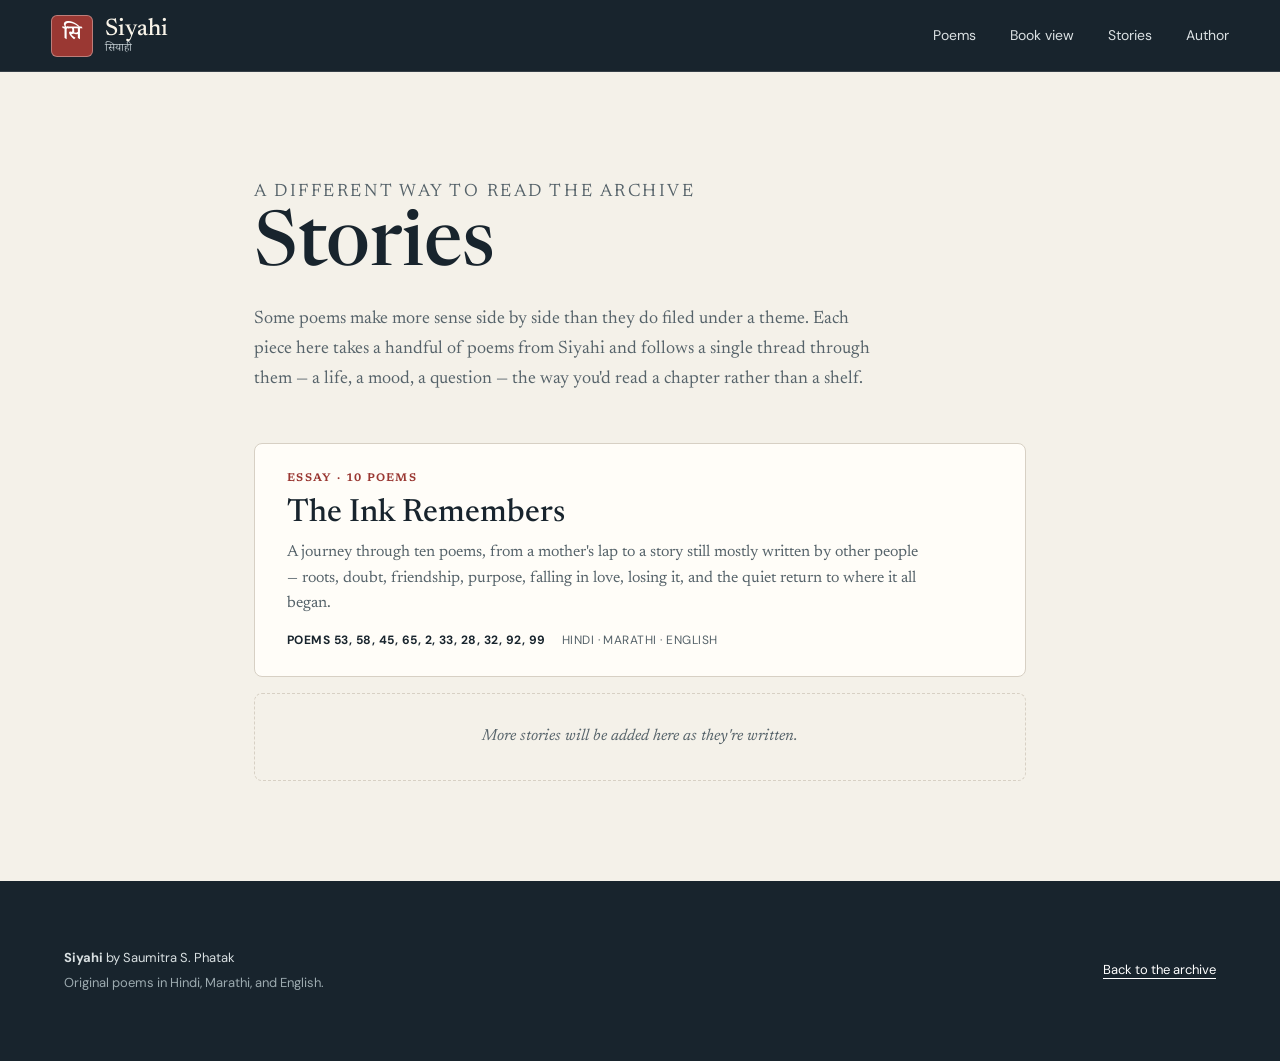
==== stories/index.html @ 8800d616 "ss" ====
<!doctype html>
<html lang="en">
<head>
  <meta charset="utf-8">
  <meta name="viewport" content="width=device-width, initial-scale=1">
  <title>Stories | Siyahi</title>
  <meta name="description" content="Longer essays that walk a single narrative through several Siyahi poems at once — a different way to read the archive.">
  <meta name="author" content="Saumitra S. Phatak">
  <meta name="theme-color" content="#18242d">
  <link rel="canonical" href="https://saumitraphatak.github.io/siyahi-poetry/stories/">

  <meta property="og:type" content="website">
  <meta property="og:title" content="Stories | Siyahi">
  <meta property="og:description" content="Longer essays that walk a single narrative through several Siyahi poems at once.">
  <meta property="og:url" content="https://saumitraphatak.github.io/siyahi-poetry/stories/">
  <meta property="og:site_name" content="Siyahi">
  <meta property="og:image" content="https://saumitraphatak.github.io/siyahi-poetry/assets/siyahi-cover.png">
  <meta name="twitter:card" content="summary_large_image">

  <link rel="preconnect" href="https://fonts.googleapis.com">
  <link rel="preconnect" href="https://fonts.gstatic.com" crossorigin>
  <link href="https://fonts.googleapis.com/css2?family=DM+Sans:wght@400;500;600&family=Newsreader:ital,opsz,wght@0,6..72,400;0,6..72,500;1,6..72,400&family=Noto+Serif+Devanagari:wght@400;500;600&display=swap" rel="stylesheet">
  <link rel="stylesheet" href="../css/styles.css">
</head>
<body>
  <header class="site-header">
    <a class="brand" href="../index.html" aria-label="Siyahi home">
      <span class="brand-mark" aria-hidden="true">सि</span>
      <span>
        <strong>Siyahi</strong>
        <small>सियाही</small>
      </span>
    </a>
    <nav class="header-actions" aria-label="Primary navigation">
      <a href="../index.html#archive">Poems</a>
      <a href="../book.html">Book view</a>
      <a href="index.html" aria-current="page">Stories</a>
      <a href="https://www.curious96.com" target="_blank" rel="noopener">Author</a>
    </nav>
  </header>

  <main>
    <section class="stories-hero">
      <p class="eyebrow">A different way to read the archive</p>
      <h1>Stories</h1>
      <p>
        Some poems make more sense side by side than they do filed under a theme.
        Each piece here takes a handful of poems from Siyahi and follows a single
        thread through them &mdash; a life, a mood, a question &mdash; the way you'd
        read a chapter rather than a shelf.
      </p>
    </section>

    <section class="story-grid" aria-label="All stories">

      <a class="story-card" href="ink-remembers.html">
        <p class="story-eyebrow">Essay &middot; 10 poems</p>
        <h2>The Ink Remembers</h2>
        <p>
          A journey through ten poems, from a mother's lap to a story still mostly
          written by other people &mdash; roots, doubt, friendship, purpose, falling
          in love, losing it, and the quiet return to where it all began.
        </p>
        <div class="story-meta">
          <span><strong>Poems 53, 58, 45, 65, 2, 33, 28, 32, 92, 99</strong></span>
          <span>Hindi &middot; Marathi &middot; English</span>
        </div>
      </a>

      <div class="story-more">More stories will be added here as they're written.</div>

    </section>
  </main>

  <footer class="site-footer">
    <p><strong>Siyahi</strong> by Saumitra S. Phatak</p>
    <p>Original poems in Hindi, Marathi, and English.</p>
    <a href="../index.html">Back to the archive</a>
  </footer>
</body>
</html>
---- css/styles.css ----
:root {
  --paper: #f4f1e9;
  --paper-deep: #e9e2d5;
  --surface: #fffdf8;
  --ink: #18242d;
  --ink-soft: #56636a;
  --blue: #294d66;
  --red: #9a3833;
  --green: #566f61;
  --gold: #b18a43;
  --line: #d7d0c4;
  --shadow: rgba(24, 36, 45, 0.12);
  --sans: "DM Sans", sans-serif;
  --serif: "Newsreader", "Noto Serif Devanagari", Georgia, serif;
  --devanagari: "Noto Serif Devanagari", "Newsreader", serif;
}

* {
  box-sizing: border-box;
}

html {
  scroll-behavior: smooth;
}

body {
  margin: 0;
  width: 100%;
  max-width: 100vw;
  background: var(--paper);
  color: var(--ink);
  font-family: var(--sans);
  line-height: 1.6;
  overflow-x: hidden;
}

body.reader-open {
  overflow: hidden;
}

button,
input,
select {
  font: inherit;
}

button,
a {
  -webkit-tap-highlight-color: transparent;
}

a {
  color: inherit;
}

.skip-link {
  position: fixed;
  left: 16px;
  top: -80px;
  z-index: 1000;
  padding: 10px 14px;
  background: var(--surface);
  border: 1px solid var(--ink);
  border-radius: 4px;
}

.skip-link:focus {
  top: 12px;
}

.site-header {
  min-height: 72px;
  padding: 12px clamp(20px, 4vw, 64px);
  display: flex;
  align-items: center;
  justify-content: space-between;
  gap: 24px;
  border-bottom: 1px solid rgba(255, 255, 255, 0.13);
  background: var(--ink);
  color: #f9f4e9;
}

.brand {
  display: inline-flex;
  align-items: center;
  gap: 12px;
  text-decoration: none;
}

.brand-mark {
  width: 42px;
  height: 42px;
  display: grid;
  place-items: center;
  background: var(--red);
  color: white;
  border: 1px solid rgba(255, 255, 255, 0.35);
  border-radius: 6px;
  font: 600 20px/1 var(--devanagari);
}

.brand strong,
.brand small {
  display: block;
  letter-spacing: 0;
}

.brand strong {
  font: 500 24px/1 var(--serif);
}

.brand small {
  margin-top: 3px;
  color: #bfc9ce;
  font: 400 11px/1 var(--devanagari);
}

.header-actions {
  display: flex;
  align-items: center;
  gap: clamp(14px, 3vw, 34px);
}

.header-actions a {
  color: #dbe1e3;
  font-size: 14px;
  text-decoration: none;
}

.header-actions a:hover,
.header-actions a:focus-visible {
  color: white;
  text-decoration: underline;
  text-underline-offset: 5px;
}

.masthead {
  min-height: 500px;
  padding: clamp(44px, 7vw, 92px) clamp(20px, 7vw, 108px);
  display: grid;
  grid-template-columns: minmax(0, 1fr) minmax(250px, 340px);
  grid-template-areas:
    "copy cover"
    "quote cover";
  align-items: center;
  gap: 34px clamp(42px, 8vw, 120px);
  background: var(--surface);
  border-bottom: 1px solid var(--line);
}

.masthead-copy {
  grid-area: copy;
  max-width: 720px;
}

.eyebrow {
  margin: 0 0 14px;
  color: var(--red);
  font-size: 12px;
  font-weight: 600;
  letter-spacing: 0.14em;
  text-transform: uppercase;
}

h1,
h2,
h3,
p {
  letter-spacing: 0;
}

h1 {
  margin: 0;
  font: 500 clamp(72px, 10vw, 142px)/0.78 var(--serif);
  color: var(--ink);
}

.masthead-devanagari {
  margin: 22px 0 10px;
  color: var(--gold);
  font: 500 clamp(23px, 3vw, 34px)/1 var(--devanagari);
}

.introduction {
  max-width: 650px;
  margin: 26px 0 28px;
  color: var(--ink-soft);
  font: 400 clamp(20px, 2.2vw, 28px)/1.45 var(--serif);
}

.masthead-actions {
  display: flex;
  flex-wrap: wrap;
  gap: 10px;
  margin: 0 0 28px;
}

.masthead-actions a {
  min-height: 42px;
  padding: 9px 14px;
  display: inline-flex;
  align-items: center;
  border: 1px solid var(--line);
  border-radius: 4px;
  background: var(--paper);
  color: var(--ink);
  font-size: 13px;
  font-weight: 600;
  text-decoration: none;
}

.masthead-actions a:first-child {
  border-color: var(--red);
  background: var(--red);
  color: white;
}

.masthead-actions a:hover,
.masthead-actions a:focus-visible {
  border-color: var(--ink);
  box-shadow: 0 0 0 3px rgba(24, 36, 45, 0.08);
  outline: 0;
}

.collection-facts {
  display: flex;
  flex-wrap: wrap;
  gap: 14px 28px;
  color: var(--ink-soft);
  font-size: 13px;
}

.collection-facts span {
  display: inline-flex;
  align-items: baseline;
  gap: 6px;
}

.collection-facts strong {
  color: var(--blue);
  font: 500 22px/1 var(--serif);
}

.cover-figure {
  grid-area: cover;
  width: min(100%, 320px);
  margin: 0;
  justify-self: end;
  border: 1px solid var(--line);
  background: var(--paper-deep);
  box-shadow: 12px 16px 0 rgba(41, 77, 102, 0.1);
}

.cover-figure img {
  display: block;
  width: 100%;
  aspect-ratio: 3 / 4;
  object-fit: cover;
  object-position: center;
}

.cover-figure figcaption {
  padding: 13px 15px;
  display: flex;
  justify-content: space-between;
  gap: 12px;
  color: var(--ink-soft);
  font-size: 11px;
}

.cover-figure a {
  color: var(--red);
  font-weight: 600;
  text-decoration: none;
}

.daily-line {
  grid-area: quote;
  max-width: 660px;
  margin: 0;
  padding: 18px 0 0 22px;
  border-left: 3px solid var(--green);
}

.daily-line p {
  margin: 0;
  font: italic 400 18px/1.6 var(--serif);
}

.daily-line cite {
  display: block;
  margin-top: 5px;
  color: var(--ink-soft);
  font-size: 11px;
  font-style: normal;
  text-transform: uppercase;
  letter-spacing: 0.1em;
}

.featured {
  max-width: 1480px;
  margin: 0 auto;
  padding: clamp(48px, 6vw, 78px) clamp(20px, 5vw, 72px) 0;
}

.featured-heading {
  display: flex;
  align-items: end;
  justify-content: space-between;
  flex-wrap: wrap;
  gap: 10px 24px;
  margin-bottom: 18px;
}

.featured-heading h2 {
  margin: 0;
  font: 500 clamp(28px, 3vw, 40px)/1.1 var(--serif);
}

.featured-note {
  margin: 0 0 4px;
  max-width: 360px;
  color: var(--ink-soft);
  font-size: 13px;
  text-align: right;
}

.featured-grid {
  display: grid;
  grid-template-columns: repeat(4, minmax(0, 1fr));
  gap: 12px;
}

.featured-card {
  width: 100%;
  min-width: 0;
  min-height: 178px;
  display: grid;
  grid-template-columns: auto minmax(0, 1fr);
  align-content: start;
  gap: 6px 12px;
  padding: 18px;
  border: 1px solid var(--line);
  border-radius: 6px;
  background: var(--surface);
  color: var(--ink);
  text-align: left;
  cursor: pointer;
  transition: border-color 0.15s ease, box-shadow 0.15s ease;
}

.featured-card:hover,
.featured-card:focus-visible {
  border-color: var(--gold);
  box-shadow: 0 6px 18px rgba(177, 138, 67, 0.18);
  outline: 0;
}

.featured-rank {
  grid-row: 1 / 4;
  align-self: start;
  color: var(--gold);
  font: 500 23px/1 var(--serif);
}

.featured-title {
  min-width: 0;
  font: 500 20px/1.2 var(--serif);
  overflow-wrap: anywhere;
}

.featured-meta {
  grid-column: 2;
  color: var(--ink-soft);
  font-size: 11px;
  text-transform: uppercase;
  letter-spacing: 0.06em;
}

.featured-excerpt {
  grid-column: 2;
  min-width: 0;
  display: -webkit-box;
  overflow: hidden;
  color: #46545b;
  font: 400 14px/1.55 var(--serif);
  -webkit-line-clamp: 3;
  -webkit-box-orient: vertical;
}

.mood-room {
  max-width: 1480px;
  margin: 0 auto;
  padding: clamp(52px, 7vw, 94px) clamp(20px, 5vw, 72px) 0;
  display: grid;
  grid-template-columns: minmax(280px, 0.58fr) minmax(0, 1fr);
  gap: clamp(28px, 6vw, 82px);
  align-items: start;
}

.mood-copy {
  position: sticky;
  top: 24px;
}

.mood-copy h2 {
  margin: 0;
  font: 500 clamp(36px, 4vw, 60px)/1.02 var(--serif);
}

.mood-copy p:last-child {
  margin: 22px 0 0;
  color: var(--ink-soft);
  font: 400 19px/1.65 var(--serif);
}

.mood-grid {
  display: grid;
  grid-template-columns: repeat(2, minmax(0, 1fr));
  border-top: 1px solid var(--ink);
}

.mood-card {
  width: 100%;
  min-width: 0;
  min-height: 154px;
  padding: 22px;
  display: grid;
  align-content: start;
  gap: 8px;
  border: 0;
  border-right: 1px solid var(--line);
  border-bottom: 1px solid var(--line);
  background: transparent;
  color: var(--ink);
  text-align: left;
  cursor: pointer;
}

.mood-card:nth-child(2n) {
  border-right: 0;
}

.mood-card:hover,
.mood-card:focus-visible {
  background: var(--surface);
  outline: 0;
  box-shadow: inset 4px 0 0 var(--green);
}

.mood-title {
  font: 500 28px/1.1 var(--serif);
  overflow-wrap: anywhere;
}

.mood-subtitle {
  color: var(--ink-soft);
  font: italic 400 16px/1.45 var(--serif);
  overflow-wrap: anywhere;
}

.mood-count {
  margin-top: 8px;
  color: var(--red);
  font-size: 11px;
  font-weight: 600;
  letter-spacing: 0.1em;
  text-transform: uppercase;
}

.reading-paths {
  max-width: 1480px;
  margin: 0 auto;
  padding: clamp(52px, 7vw, 92px) clamp(20px, 5vw, 72px) 0;
}

.paths-heading {
  display: flex;
  align-items: end;
  justify-content: space-between;
  flex-wrap: wrap;
  gap: 12px 28px;
  margin-bottom: 20px;
}

.paths-heading h2 {
  margin: 0;
  font: 500 clamp(30px, 3.4vw, 48px)/1.08 var(--serif);
}

.paths-heading p {
  max-width: 410px;
  margin: 0 0 6px;
  color: var(--ink-soft);
  font: 400 17px/1.55 var(--serif);
}

.path-grid {
  display: grid;
  grid-template-columns: repeat(5, minmax(0, 1fr));
  gap: 12px;
}

.path-card {
  width: 100%;
  min-width: 0;
  min-height: 210px;
  padding: 18px;
  display: grid;
  align-content: start;
  gap: 9px;
  border: 1px solid var(--line);
  border-radius: 6px;
  background: rgba(255, 253, 248, 0.7);
  color: var(--ink);
  text-align: left;
  cursor: pointer;
  transition: transform 0.16s ease, border-color 0.16s ease, box-shadow 0.16s ease;
}

.path-card:hover,
.path-card:focus-visible,
.path-card.is-active {
  border-color: var(--red);
  box-shadow: 0 10px 24px rgba(154, 56, 51, 0.12);
  outline: 0;
  transform: translateY(-2px);
}

.path-title {
  font: 500 23px/1.12 var(--serif);
}

.path-subtitle {
  color: var(--ink-soft);
  font: italic 400 15px/1.45 var(--serif);
}

.path-preview {
  color: #455057;
  font-size: 12px;
  line-height: 1.55;
}

.path-count {
  align-self: end;
  margin-top: 8px;
  color: var(--gold);
  font-size: 11px;
  font-weight: 600;
  letter-spacing: 0.1em;
  text-transform: uppercase;
}

.archive {
  max-width: 1480px;
  margin: 0 auto;
  padding: clamp(52px, 7vw, 96px) clamp(20px, 5vw, 72px) 100px;
}

.archive-heading {
  display: flex;
  align-items: end;
  justify-content: space-between;
  gap: 24px;
  margin-bottom: 28px;
}

.archive-heading h2 {
  margin: 0;
  font: 500 clamp(40px, 5vw, 68px)/1 var(--serif);
}

.text-command {
  padding: 10px 0 7px;
  border: 0;
  border-bottom: 1px solid var(--red);
  background: transparent;
  color: var(--red);
  cursor: pointer;
  font-weight: 600;
}

.text-command:hover,
.text-command:focus-visible {
  color: var(--ink);
  border-color: var(--ink);
}

.language-tabs {
  min-height: 82px;
  display: grid;
  grid-template-columns: repeat(3, minmax(0, 1fr));
  border: 1px solid var(--line);
  background: var(--surface);
}

.language-tab {
  position: relative;
  min-width: 0;
  padding: 15px 54px 15px 20px;
  display: grid;
  grid-template-columns: auto 1fr;
  align-items: baseline;
  gap: 4px 12px;
  border: 0;
  border-right: 1px solid var(--line);
  background: transparent;
  color: var(--ink-soft);
  cursor: pointer;
  text-align: left;
}

.language-tab:last-child {
  border-right: 0;
}

.language-tab::after {
  content: "";
  position: absolute;
  left: 0;
  right: 0;
  bottom: 0;
  height: 4px;
  background: transparent;
}

.language-tab span {
  font: 500 25px/1 var(--serif);
}

.language-tab small {
  font: 400 13px/1 var(--devanagari);
}

.language-tab b {
  position: absolute;
  right: 18px;
  top: 50%;
  transform: translateY(-50%);
  width: 30px;
  height: 30px;
  display: grid;
  place-items: center;
  border: 1px solid var(--line);
  border-radius: 50%;
  font-size: 11px;
}

.language-tab.is-active {
  background: #edf1f2;
  color: var(--blue);
}

.language-tab.is-active::after {
  background: var(--blue);
}

.language-tab.is-active b {
  border-color: var(--blue);
  background: var(--blue);
  color: white;
}

.filter-bar {
  margin: 18px 0;
  display: grid;
  grid-template-columns: minmax(240px, 1fr) minmax(170px, 250px) auto;
  align-items: end;
  gap: 14px;
}

.search-field,
.select-field {
  display: grid;
  gap: 5px;
  color: var(--ink-soft);
  font-size: 11px;
  font-weight: 600;
  letter-spacing: 0.08em;
  text-transform: uppercase;
}

.search-field input,
.select-field select {
  width: 100%;
  min-height: 46px;
  padding: 10px 13px;
  border: 1px solid var(--line);
  border-radius: 4px;
  outline: 0;
  background: var(--surface);
  color: var(--ink);
  text-transform: none;
  letter-spacing: 0;
}

.search-field input:focus,
.select-field select:focus {
  border-color: var(--blue);
  box-shadow: 0 0 0 3px rgba(41, 77, 102, 0.12);
}

.result-count {
  min-width: 96px;
  margin: 0;
  padding-bottom: 11px;
  color: var(--ink-soft);
  font-size: 12px;
  text-align: right;
}

.reading-workspace {
  display: grid;
  grid-template-columns: minmax(360px, 0.85fr) minmax(500px, 1.15fr);
  align-items: start;
  border-top: 1px solid var(--ink);
  border-bottom: 1px solid var(--line);
}

.poem-index {
  min-width: 0;
  border-right: 1px solid var(--line);
}

.index-header,
.poem-row {
  display: grid;
  grid-template-columns: 46px minmax(0, 1fr) 96px;
  align-items: center;
  gap: 12px;
}

.index-header {
  min-height: 40px;
  padding: 0 18px;
  color: var(--ink-soft);
  font-size: 10px;
  font-weight: 600;
  letter-spacing: 0.1em;
  text-transform: uppercase;
  border-bottom: 1px solid var(--line);
}

.poem-row {
  width: 100%;
  min-height: 76px;
  padding: 12px 18px;
  border: 0;
  border-bottom: 1px solid var(--line);
  background: transparent;
  color: var(--ink);
  cursor: pointer;
  text-align: left;
}

.poem-row:hover,
.poem-row:focus-visible {
  background: rgba(255, 253, 248, 0.8);
  outline: 0;
}

.poem-row.is-selected {
  background: var(--surface);
  box-shadow: inset 4px 0 0 var(--red);
}

.row-number {
  color: var(--red);
  font: 500 13px/1 var(--serif);
}

.row-title {
  min-width: 0;
}

.row-title strong,
.row-title span {
  display: block;
  overflow: hidden;
  text-overflow: ellipsis;
  white-space: nowrap;
}

.row-title strong {
  font: 500 19px/1.25 var(--serif);
}

.row-title span {
  margin-top: 3px;
  color: var(--ink-soft);
  font-size: 11px;
}

.row-theme {
  color: var(--green);
  font-size: 11px;
  text-align: right;
}

.empty-state {
  padding: 70px 30px;
  text-align: center;
}

.empty-state strong,
.empty-state span {
  display: block;
}

.empty-state span {
  color: var(--ink-soft);
  margin-top: 5px;
}

.poem-reader {
  position: sticky;
  top: 0;
  min-height: 640px;
  max-height: 100vh;
  overflow: auto;
  padding: clamp(38px, 5vw, 72px);
  background: var(--surface);
}

.reader-close {
  display: none;
}

.reader-empty {
  min-height: 470px;
  display: grid;
  place-content: center;
  justify-items: center;
  color: var(--ink-soft);
  font: italic 400 20px/1.4 var(--serif);
}

.ink-drop {
  width: 22px;
  height: 29px;
  margin-bottom: 20px;
  display: block;
  background: var(--blue);
  border-radius: 55% 45% 58% 42% / 68% 53% 47% 32%;
  transform: rotate(15deg);
}

.reader-kicker {
  margin-bottom: 15px;
  color: var(--red);
  font-size: 11px;
  font-weight: 600;
  letter-spacing: 0.11em;
  text-transform: uppercase;
}

.reader-title {
  margin: 0;
  max-width: 740px;
  font: 500 clamp(38px, 5vw, 65px)/1.03 var(--serif);
}

.reader-subtitle {
  margin: 10px 0 18px;
  color: var(--ink-soft);
  font: italic 400 18px/1.4 var(--serif);
}

.reader-meta {
  margin: 0 0 28px;
  display: flex;
  flex-wrap: wrap;
  gap: 8px;
}

.reader-meta span {
  min-height: 27px;
  padding: 4px 9px;
  display: inline-flex;
  align-items: center;
  border: 1px solid var(--line);
  border-radius: 999px;
  color: var(--ink-soft);
  font-size: 11px;
}

.reader-meta span:first-child {
  border-color: rgba(154, 56, 51, 0.35);
  color: var(--red);
}

.reader-rule {
  width: 54px;
  height: 3px;
  margin-bottom: 34px;
  background: var(--gold);
}

.reader-content {
  max-width: 760px;
  color: #28343b;
  font: 400 20px/2 var(--serif);
}

.reader-content .poem-body {
  margin-bottom: 26px;
}

.reader-content .poem-body.hi,
.reader-content .poem-body.mr {
  font-family: var(--devanagari);
  line-height: 2.2;
}

.reader-content .stanza {
  margin-bottom: 25px;
}

.reader-content .bilingual {
  display: grid;
  grid-template-columns: 1fr 1px 1fr;
  gap: 26px;
}

.reader-content .bilingual-sep {
  background: var(--line);
}

.reader-content .poem-note {
  margin: 0 0 24px;
  padding: 10px 14px;
  border-left: 2px solid var(--gold);
  background: var(--paper);
  color: var(--ink-soft);
  font-size: 14px;
  font-style: italic;
}

.reader-content .poem-sig {
  margin-top: 24px;
  color: var(--ink-soft);
  font-style: italic;
  text-align: right;
}

.reader-content .poem-meaning {
  margin-top: 32px;
  padding: 20px 22px;
  border-left: 3px solid var(--green);
  background: linear-gradient(90deg, #eef0eb 0%, rgba(238, 240, 235, 0.5) 100%);
  color: var(--ink-soft);
  font: italic 400 15px/1.7 var(--serif);
}

.reader-content .meaning-label {
  display: block;
  margin-bottom: 5px;
  color: var(--green);
  font: 600 10px/1.4 var(--sans);
  letter-spacing: 0.1em;
  text-transform: uppercase;
}

.reader-content.hide-meaning .poem-meaning {
  display: none;
}

.transliteration-panel {
  max-width: 760px;
  margin-top: 34px;
  padding: 20px 22px;
  border: 1px solid rgba(177, 138, 67, 0.34);
  border-radius: 6px;
  background: rgba(244, 241, 233, 0.78);
}

.transliteration-label,
.comments-title {
  margin: 0 0 10px;
  color: var(--red);
  font-size: 11px;
  font-weight: 600;
  letter-spacing: 0.1em;
  text-transform: uppercase;
}

.transliteration-content {
  color: #37444b;
  font: 400 18px/2 var(--serif);
}

.poem-comments {
  max-width: 760px;
  margin-top: 44px;
  padding-top: 24px;
  border-top: 1px solid var(--line);
}

.comments-copy {
  margin: 0 0 16px;
  color: var(--ink-soft);
  font: 400 14px/1.6 var(--serif);
}

.load-comments {
  min-height: 40px;
  padding: 8px 13px;
  border: 1px solid var(--red);
  border-radius: 4px;
  background: transparent;
  color: var(--red);
  cursor: pointer;
}

.load-comments:disabled {
  opacity: 0.6;
  cursor: default;
}

.comments-thread {
  margin-top: 18px;
}

.reader-tools {
  margin-top: 40px;
  padding-top: 18px;
  display: flex;
  flex-wrap: wrap;
  align-items: center;
  gap: 10px;
  border-top: 1px solid var(--line);
}

.reader-tools button {
  min-height: 42px;
  padding: 8px 12px;
  border: 1px solid var(--line);
  border-radius: 4px;
  background: transparent;
  color: var(--ink);
  cursor: pointer;
}

.reader-tools button:disabled {
  opacity: 0.45;
  cursor: default;
}

.reader-tools button:hover,
.reader-tools button:focus-visible {
  border-color: var(--blue);
  color: var(--blue);
}

.reader-tools .previous {
  margin-right: auto;
}

.reader-tools .next {
  margin-left: auto;
}

.site-footer {
  min-height: 180px;
  padding: 42px clamp(20px, 5vw, 72px);
  display: grid;
  grid-template-columns: 1fr auto;
  align-content: center;
  gap: 4px 30px;
  background: var(--ink);
  color: #d9e0e2;
  font-size: 13px;
}

.site-footer p {
  margin: 0;
}

.site-footer p:nth-child(2) {
  color: #9caaaf;
}

.site-footer a {
  grid-column: 2;
  grid-row: 1 / span 2;
  align-self: center;
  color: white;
  text-underline-offset: 4px;
}

.noscript {
  margin: 0;
  padding: 14px;
  background: #fff1bd;
  text-align: center;
}

@media (max-width: 900px) {
  .masthead {
    min-height: auto;
    grid-template-columns: minmax(0, 1fr) 230px;
    gap: 30px;
  }

  .featured-grid {
    grid-template-columns: repeat(2, minmax(0, 1fr));
  }

  .path-grid {
    grid-template-columns: repeat(2, minmax(0, 1fr));
  }

  .mood-room {
    grid-template-columns: minmax(0, 1fr);
  }

  .mood-copy {
    position: static;
  }

  .cover-figure figcaption span {
    display: none;
  }

  .reading-workspace {
    display: block;
  }

  .poem-index {
    border-right: 0;
  }

  .poem-reader {
    position: fixed;
    inset: 0;
    z-index: 500;
    max-height: none;
    padding: 58px clamp(22px, 7vw, 58px) 70px;
    transform: translateY(102%);
    transition: transform 220ms ease;
    box-shadow: 0 -20px 60px var(--shadow);
  }

  .poem-reader.is-open {
    transform: translateY(0);
  }

  .reader-close {
    position: fixed;
    right: 18px;
    top: 12px;
    width: 38px;
    height: 38px;
    display: grid;
    place-items: center;
    border: 1px solid var(--line);
    border-radius: 50%;
    background: var(--surface);
    color: var(--ink);
    cursor: pointer;
    font-size: 26px;
    line-height: 1;
  }
}

@media (max-width: 680px) {
  .site-header,
  .masthead,
  .featured,
  .mood-room,
  .archive,
  .reading-workspace,
  .poem-index {
    width: 100%;
    max-width: 100%;
    min-width: 0;
  }

  .featured-heading {
    align-items: start;
  }

  .featured-note {
    text-align: left;
  }

  .featured-grid,
  .mood-grid {
    grid-template-columns: minmax(0, 1fr);
  }

  .featured-card {
    grid-template-columns: 44px minmax(0, 1fr);
    min-height: 0;
  }

  .featured-excerpt {
    -webkit-line-clamp: 4;
  }

  .mood-card {
    min-height: 132px;
    border-right: 0;
  }

  .mood-copy h2 {
    font-size: 34px;
  }

  .site-header {
    min-height: 64px;
    padding: 10px 16px;
  }

  .brand-mark {
    width: 38px;
    height: 38px;
  }

  .brand strong {
    font-size: 21px;
  }

  .header-actions a:first-child {
    display: none;
  }

  .header-actions a:last-child {
    display: none;
  }

  .header-actions {
    gap: 16px;
  }

  .header-actions a {
    font-size: 12px;
  }

  .masthead {
    padding: 42px 20px 46px;
    grid-template-columns: minmax(0, 1fr);
    grid-template-areas:
      "copy"
      "cover"
      "quote";
    align-items: start;
    gap: 28px;
  }

  .masthead-copy {
    min-width: 0;
    max-width: 100%;
  }

  h1 {
    font-size: clamp(62px, 22vw, 84px);
  }

  .masthead-devanagari {
    margin-top: 16px;
    font-size: 22px;
  }

  .introduction {
    margin: 20px 0;
    font-size: 18px;
    overflow-wrap: anywhere;
    max-width: 100%;
  }

  .collection-facts {
    display: grid;
    gap: 6px;
  }

  .masthead-actions {
    display: grid;
    grid-template-columns: minmax(0, 1fr);
  }

  .cover-figure {
    width: min(100%, 320px);
    display: grid;
    grid-template-columns: 112px minmax(0, 1fr);
    justify-self: start;
    box-shadow: 6px 8px 0 rgba(41, 77, 102, 0.1);
  }

  .cover-figure img {
    width: 112px;
  }

  .cover-figure figcaption {
    padding: 12px;
    display: grid;
    align-content: center;
    justify-content: start;
    text-align: left;
  }

  .cover-figure figcaption span {
    display: block;
  }

  .cover-figure a {
    font-size: 10px;
  }

  .daily-line {
    padding-left: 15px;
  }

  .archive {
    padding: 50px 14px 70px;
  }

  .archive-heading {
    align-items: center;
  }

  .language-tabs {
    width: 100%;
    max-width: 100%;
    min-height: 72px;
    grid-template-columns: repeat(3, minmax(0, 1fr));
    overflow: hidden;
  }

  .language-tab {
    min-width: 0;
    padding: 12px 8px;
    display: block;
    overflow: hidden;
    text-align: center;
  }

  .language-tab span,
  .language-tab small {
    display: block;
  }

  .language-tab span {
    font-size: 17px;
  }

  .language-tab small {
    min-height: 17px;
    margin-top: 4px;
    font-size: 10px;
  }

  .language-tab b {
    position: static;
    width: auto;
    height: auto;
    margin-top: 3px;
    display: block;
    transform: none;
    border: 0;
    border-radius: 0;
    background: transparent;
  }

  .language-tab.is-active b {
    background: transparent;
    color: var(--blue);
  }

  .filter-bar {
    grid-template-columns: minmax(0, 1fr);
  }

  .result-count {
    padding: 0;
    text-align: left;
  }

  .index-header,
  .poem-row {
    grid-template-columns: 38px minmax(0, 1fr);
  }

  .index-header span:last-child,
  .row-theme {
    display: none;
  }

  .index-header,
  .poem-row {
    padding-left: 10px;
    padding-right: 10px;
  }

  .reader-title {
    font-size: 42px;
  }

  .reader-content {
    font-size: 18px;
    line-height: 1.9;
  }

  .reader-content .bilingual {
    display: block;
  }

  .reader-content .bilingual-sep {
    width: 42px;
    height: 1px;
    margin: 22px 0;
  }

  .reader-tools button {
    flex: 1 1 calc(50% - 10px);
  }

  .reader-tools .previous,
  .reader-tools .next {
    margin: 0;
  }

  .site-footer {
    display: block;
    padding: 36px 20px;
  }

  .site-footer a {
    display: inline-block;
    margin-top: 18px;
  }
}

@media (prefers-reduced-motion: reduce) {
  html {
    scroll-behavior: auto;
  }

  .poem-reader {
    transition: none;
  }
}

/* ===== STORIES (essays that weave a narrative around several poems) ===== */

.stories-hero {
  max-width: 900px;
  margin: 0 auto;
  padding: clamp(48px, 7vw, 88px) clamp(20px, 5vw, 72px) clamp(28px, 4vw, 48px);
}

.stories-hero h1 {
  margin: 0;
  font: 500 clamp(44px, 7vw, 76px)/1.05 var(--serif);
}

.stories-hero p {
  max-width: 620px;
  margin: 18px 0 0;
  color: var(--ink-soft);
  font: 400 18px/1.65 var(--serif);
}

.story-grid {
  max-width: 900px;
  margin: 0 auto;
  padding: 0 clamp(20px, 5vw, 72px) clamp(60px, 8vw, 100px);
  display: grid;
  gap: 16px;
}

.story-card {
  display: block;
  padding: 26px clamp(20px, 3vw, 32px);
  border: 1px solid var(--line);
  border-radius: 8px;
  background: var(--surface);
  color: var(--ink);
  text-decoration: none;
  transition: border-color 0.15s ease, box-shadow 0.15s ease, transform 0.15s ease;
}

.story-card:hover,
.story-card:focus-visible {
  border-color: var(--gold);
  box-shadow: 0 12px 30px var(--shadow);
  outline: 0;
  transform: translateY(-2px);
}

.story-card .story-eyebrow {
  margin: 0 0 8px;
  color: var(--red);
  font-size: 11px;
  font-weight: 600;
  letter-spacing: 0.12em;
  text-transform: uppercase;
}

.story-card h2 {
  margin: 0 0 8px;
  font: 500 clamp(24px, 3vw, 32px)/1.15 var(--serif);
}

.story-card p {
  margin: 0 0 14px;
  max-width: 640px;
  color: var(--ink-soft);
  font: 400 16px/1.6 var(--serif);
}

.story-card .story-meta {
  display: flex;
  flex-wrap: wrap;
  gap: 6px 16px;
  color: var(--ink-soft);
  font-size: 12px;
  letter-spacing: 0.04em;
  text-transform: uppercase;
}

.story-card .story-meta strong {
  color: var(--ink);
}

.story-more {
  padding: 30px clamp(20px, 3vw, 32px);
  border: 1px dashed var(--line);
  border-radius: 8px;
  color: var(--ink-soft);
  font: italic 400 16px/1.6 var(--serif);
  text-align: center;
}

/* Single story / essay page */

.story-page {
  max-width: 720px;
  margin: 0 auto;
  padding: clamp(48px, 7vw, 88px) clamp(20px, 5vw, 40px) clamp(70px, 8vw, 120px);
}

.story-page .story-kicker {
  margin: 0 0 18px;
  color: var(--red);
  font-size: 12px;
  font-weight: 600;
  letter-spacing: 0.14em;
  text-transform: uppercase;
}

.story-page h1 {
  margin: 0 0 16px;
  font: 500 clamp(36px, 6vw, 58px)/1.08 var(--serif);
}

.story-page .story-subtitle {
  margin: 0 0 10px;
  max-width: 560px;
  color: var(--ink-soft);
  font: italic 400 19px/1.6 var(--serif);
}

.story-page .story-byline {
  margin: 0 0 40px;
  color: var(--ink-soft);
  font-size: 12px;
  letter-spacing: 0.08em;
  text-transform: uppercase;
  border-bottom: 1px solid var(--line);
  padding-bottom: 28px;
}

.story-page p {
  margin: 0 0 20px;
  font: 400 18px/1.75 var(--serif);
  color: var(--ink);
}

.story-page h2 {
  margin: 48px 0 6px;
  font: 500 26px/1.2 var(--serif);
  color: var(--blue);
  border-bottom: 1px solid var(--line);
  padding-bottom: 10px;
}

.story-page h2 .story-roman {
  display: block;
  margin-bottom: 4px;
  color: var(--gold);
  font: 600 12px/1 var(--sans);
  letter-spacing: 0.16em;
  text-transform: uppercase;
}

.story-poem {
  margin: 24px 0;
  padding: 24px clamp(18px, 3vw, 30px);
  background: var(--surface);
  border-left: 3px solid var(--gold);
  border-radius: 4px;
  font-family: var(--devanagari);
  font-size: 17px;
  line-height: 1.9;
  color: var(--ink);
}

.story-poem .stanza {
  margin-bottom: 14px;
}

.story-poem .stanza:last-child {
  margin-bottom: 0;
}

.story-gloss {
  margin: -6px 0 24px;
  padding-left: 2px;
  color: var(--ink-soft);
  font: italic 400 16px/1.6 var(--serif);
}

.story-closing {
  margin-top: 50px;
  padding: 28px clamp(20px, 3vw, 32px);
  background: var(--paper-deep);
  border: 1px solid var(--line);
  border-radius: 8px;
  text-align: center;
  font: italic 400 17px/1.6 var(--serif);
}

.story-arc {
  margin-top: 16px;
  color: var(--blue);
  font: 500 15px/1.6 var(--serif);
}

.story-footer-nav {
  max-width: 720px;
  margin: 0 auto;
  padding: 0 clamp(20px, 5vw, 40px) 60px;
}

.story-footer-nav a {
  color: var(--ink-soft);
  font-size: 14px;
  text-decoration: none;
  border-bottom: 1px solid var(--line);
}

.story-footer-nav a:hover,
.story-footer-nav a:focus-visible {
  color: var(--ink);
  border-color: var(--gold);
}

@media (max-width: 640px) {
  .story-page p {
    font-size: 17px;
  }

  .story-poem {
    font-size: 16px;
  }
}
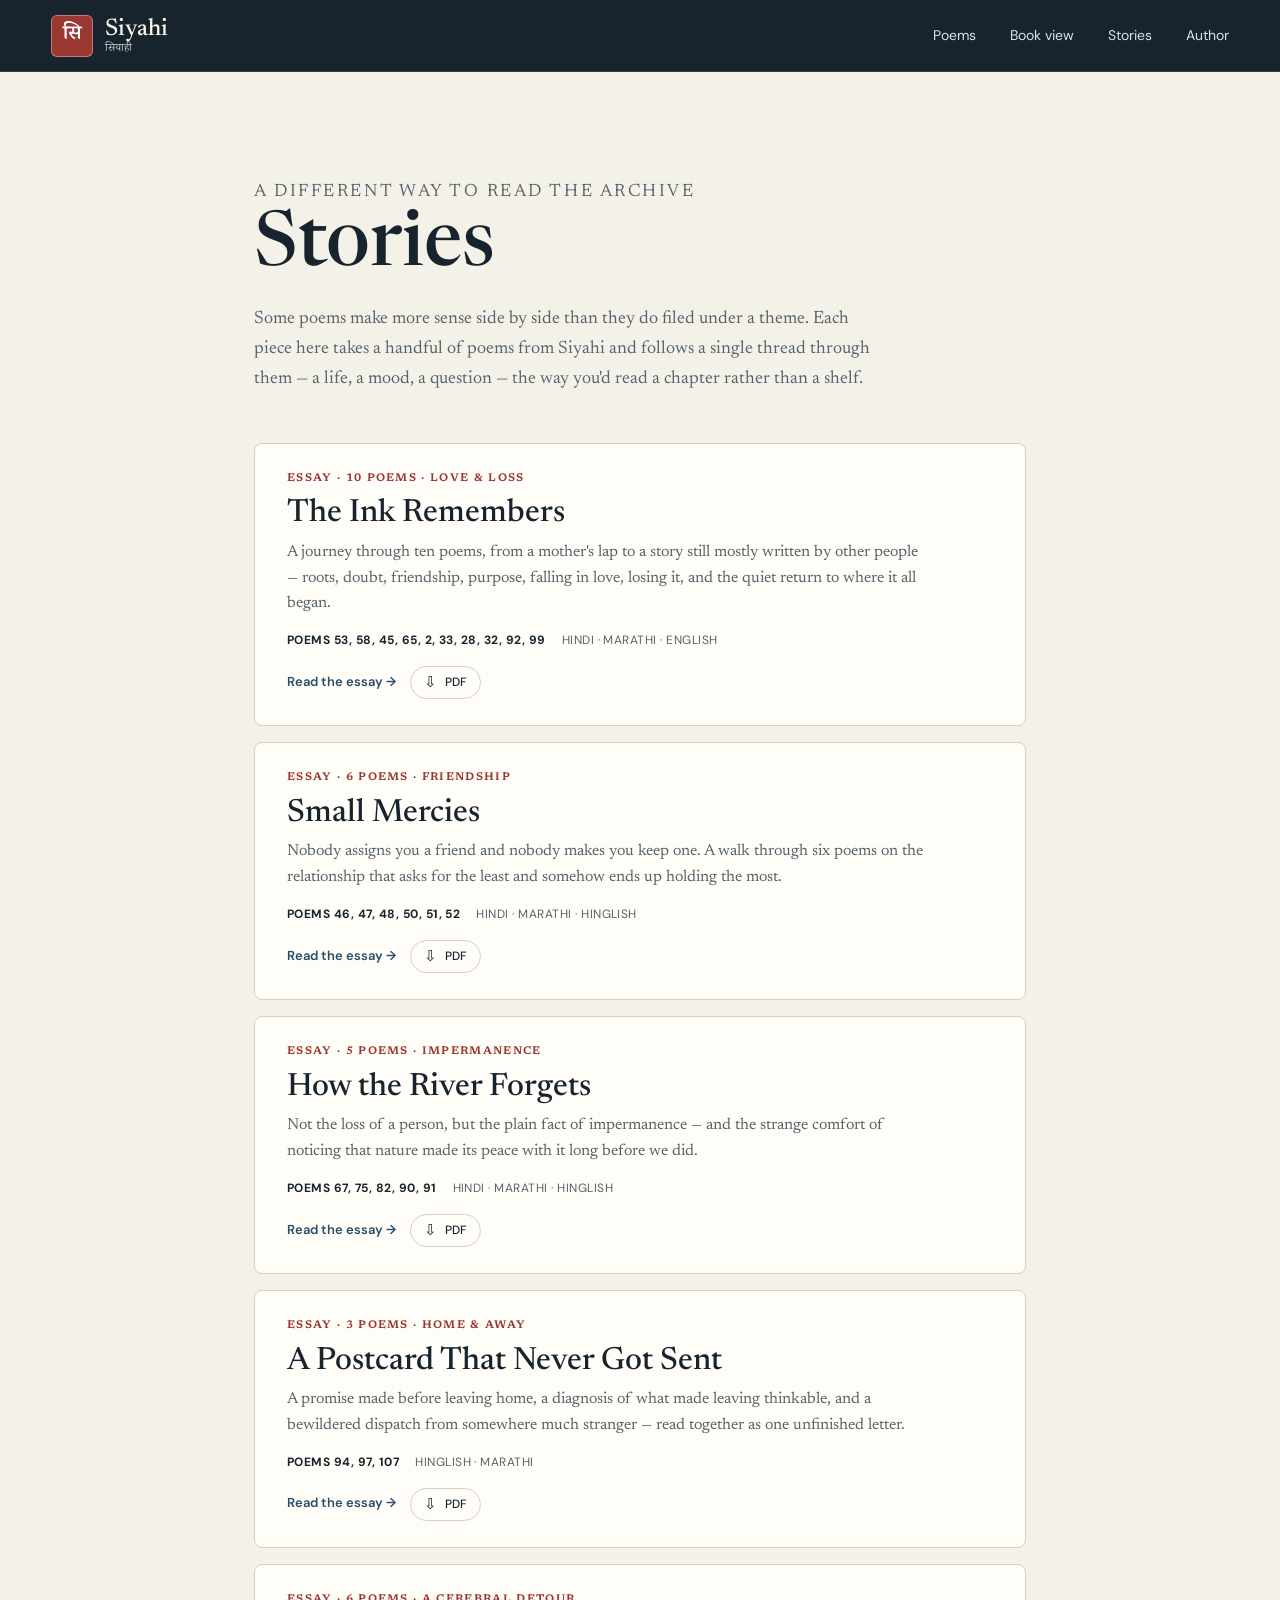
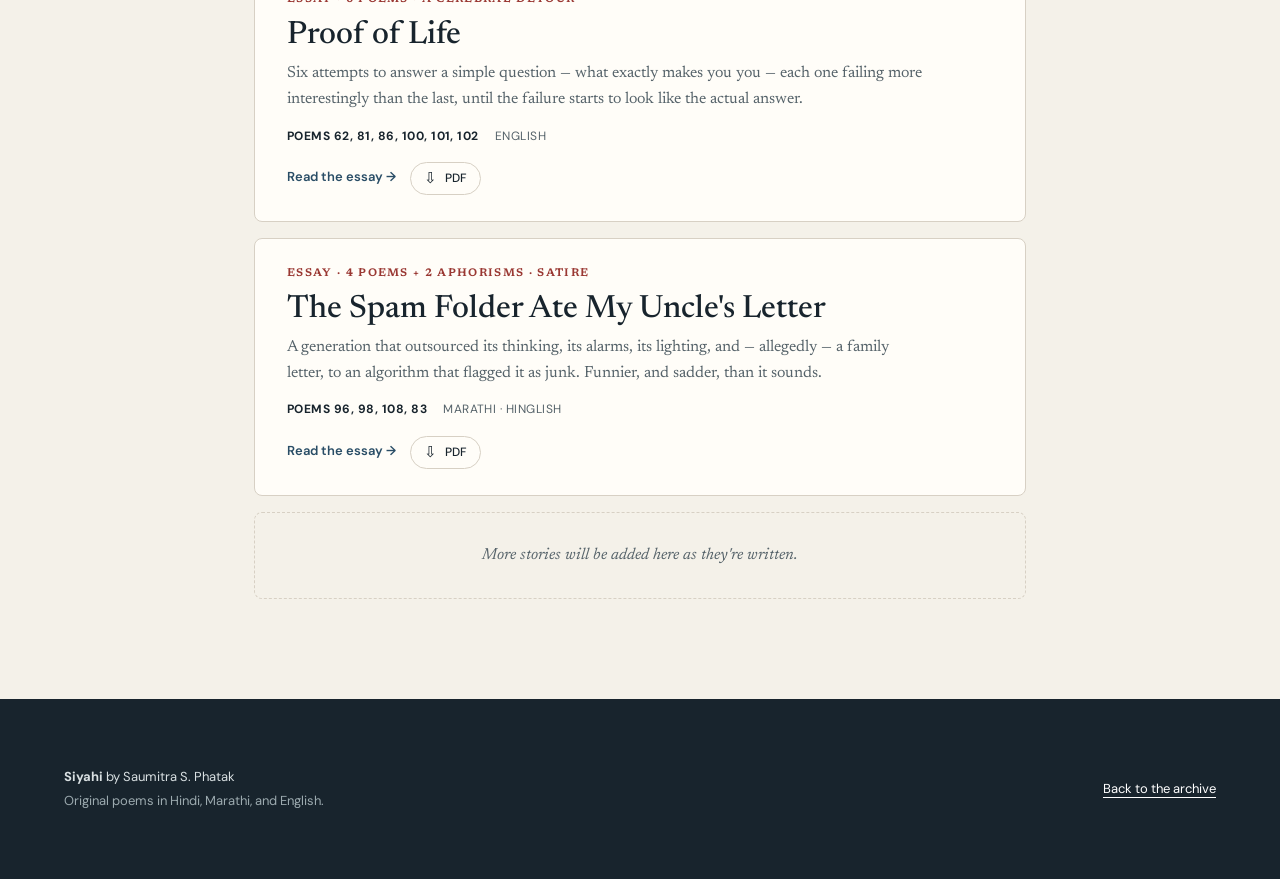
==== commit f392205d: "..." ====
--- a/stories/index.html
+++ b/stories/index.html
@@ -53,9 +53,9 @@
 
     <section class="story-grid" aria-label="All stories">
 
-      <a class="story-card" href="ink-remembers.html">
-        <p class="story-eyebrow">Essay &middot; 10 poems</p>
-        <h2>The Ink Remembers</h2>
+      <article class="story-card">
+        <p class="story-eyebrow">Essay &middot; 10 poems &middot; Love &amp; loss</p>
+        <h2><a href="ink-remembers.html">The Ink Remembers</a></h2>
         <p>
           A journey through ten poems, from a mother's lap to a story still mostly
           written by other people &mdash; roots, doubt, friendship, purpose, falling
@@ -65,7 +65,101 @@
           <span><strong>Poems 53, 58, 45, 65, 2, 33, 28, 32, 92, 99</strong></span>
           <span>Hindi &middot; Marathi &middot; English</span>
         </div>
-      </a>
+        <div class="story-card-actions">
+          <a class="story-read-link" href="ink-remembers.html">Read the essay &rarr;</a>
+          <a class="download-link" href="pdfs/ink-remembers.pdf" download><span class="arrow">&#8681;</span> PDF</a>
+        </div>
+      </article>
+
+      <article class="story-card">
+        <p class="story-eyebrow">Essay &middot; 6 poems &middot; Friendship</p>
+        <h2><a href="small-mercies.html">Small Mercies</a></h2>
+        <p>
+          Nobody assigns you a friend and nobody makes you keep one. A walk through
+          six poems on the relationship that asks for the least and somehow ends up
+          holding the most.
+        </p>
+        <div class="story-meta">
+          <span><strong>Poems 46, 47, 48, 50, 51, 52</strong></span>
+          <span>Hindi &middot; Marathi &middot; Hinglish</span>
+        </div>
+        <div class="story-card-actions">
+          <a class="story-read-link" href="small-mercies.html">Read the essay &rarr;</a>
+          <a class="download-link" href="pdfs/small-mercies.pdf" download><span class="arrow">&#8681;</span> PDF</a>
+        </div>
+      </article>
+
+      <article class="story-card">
+        <p class="story-eyebrow">Essay &middot; 5 poems &middot; Impermanence</p>
+        <h2><a href="how-the-river-forgets.html">How the River Forgets</a></h2>
+        <p>
+          Not the loss of a person, but the plain fact of impermanence &mdash; and
+          the strange comfort of noticing that nature made its peace with it long
+          before we did.
+        </p>
+        <div class="story-meta">
+          <span><strong>Poems 67, 75, 82, 90, 91</strong></span>
+          <span>Hindi &middot; Marathi &middot; Hinglish</span>
+        </div>
+        <div class="story-card-actions">
+          <a class="story-read-link" href="how-the-river-forgets.html">Read the essay &rarr;</a>
+          <a class="download-link" href="pdfs/how-the-river-forgets.pdf" download><span class="arrow">&#8681;</span> PDF</a>
+        </div>
+      </article>
+
+      <article class="story-card">
+        <p class="story-eyebrow">Essay &middot; 3 poems &middot; Home &amp; away</p>
+        <h2><a href="a-postcard-that-never-got-sent.html">A Postcard That Never Got Sent</a></h2>
+        <p>
+          A promise made before leaving home, a diagnosis of what made leaving
+          thinkable, and a bewildered dispatch from somewhere much stranger &mdash;
+          read together as one unfinished letter.
+        </p>
+        <div class="story-meta">
+          <span><strong>Poems 94, 97, 107</strong></span>
+          <span>Hinglish &middot; Marathi</span>
+        </div>
+        <div class="story-card-actions">
+          <a class="story-read-link" href="a-postcard-that-never-got-sent.html">Read the essay &rarr;</a>
+          <a class="download-link" href="pdfs/a-postcard-that-never-got-sent.pdf" download><span class="arrow">&#8681;</span> PDF</a>
+        </div>
+      </article>
+
+      <article class="story-card">
+        <p class="story-eyebrow">Essay &middot; 6 poems &middot; A cerebral detour</p>
+        <h2><a href="proof-of-life.html">Proof of Life</a></h2>
+        <p>
+          Six attempts to answer a simple question &mdash; what exactly makes you
+          you &mdash; each one failing more interestingly than the last, until the
+          failure starts to look like the actual answer.
+        </p>
+        <div class="story-meta">
+          <span><strong>Poems 62, 81, 86, 100, 101, 102</strong></span>
+          <span>English</span>
+        </div>
+        <div class="story-card-actions">
+          <a class="story-read-link" href="proof-of-life.html">Read the essay &rarr;</a>
+          <a class="download-link" href="pdfs/proof-of-life.pdf" download><span class="arrow">&#8681;</span> PDF</a>
+        </div>
+      </article>
+
+      <article class="story-card">
+        <p class="story-eyebrow">Essay &middot; 4 poems + 2 aphorisms &middot; Satire</p>
+        <h2><a href="the-spam-folder-ate-my-uncles-letter.html">The Spam Folder Ate My Uncle's Letter</a></h2>
+        <p>
+          A generation that outsourced its thinking, its alarms, its lighting, and
+          &mdash; allegedly &mdash; a family letter, to an algorithm that flagged it
+          as junk. Funnier, and sadder, than it sounds.
+        </p>
+        <div class="story-meta">
+          <span><strong>Poems 96, 98, 108, 83</strong></span>
+          <span>Marathi &middot; Hinglish</span>
+        </div>
+        <div class="story-card-actions">
+          <a class="story-read-link" href="the-spam-folder-ate-my-uncles-letter.html">Read the essay &rarr;</a>
+          <a class="download-link" href="pdfs/the-spam-folder-ate-my-uncles-letter.pdf" download><span class="arrow">&#8681;</span> PDF</a>
+        </div>
+      </article>
 
       <div class="story-more">More stories will be added here as they're written.</div>
 
--- a/css/styles.css
+++ b/css/styles.css
@@ -1471,21 +1471,19 @@
 }
 
 .story-card {
-  display: block;
+  position: relative;
   padding: 26px clamp(20px, 3vw, 32px);
   border: 1px solid var(--line);
   border-radius: 8px;
   background: var(--surface);
   color: var(--ink);
-  text-decoration: none;
   transition: border-color 0.15s ease, box-shadow 0.15s ease, transform 0.15s ease;
 }
 
 .story-card:hover,
-.story-card:focus-visible {
+.story-card:has(a:focus-visible) {
   border-color: var(--gold);
   box-shadow: 0 12px 30px var(--shadow);
-  outline: 0;
   transform: translateY(-2px);
 }
 
@@ -1503,6 +1501,23 @@
   font: 500 clamp(24px, 3vw, 32px)/1.15 var(--serif);
 }
 
+.story-card h2 a {
+  color: inherit;
+  text-decoration: none;
+}
+
+.story-card h2 a::after {
+  content: '';
+  position: absolute;
+  inset: 0;
+}
+
+.story-card h2 a:hover,
+.story-card h2 a:focus-visible {
+  text-decoration: underline;
+  text-underline-offset: 4px;
+}
+
 .story-card p {
   margin: 0 0 14px;
   max-width: 640px;
@@ -1518,10 +1533,32 @@
   font-size: 12px;
   letter-spacing: 0.04em;
   text-transform: uppercase;
+  margin-bottom: 16px;
 }
 
 .story-card .story-meta strong {
   color: var(--ink);
+}
+
+.story-card-actions {
+  position: relative;
+  z-index: 1;
+  display: flex;
+  align-items: center;
+  gap: 14px;
+}
+
+.story-card-actions .story-read-link {
+  color: var(--blue);
+  font-size: 13px;
+  font-weight: 600;
+  text-decoration: none;
+  border-bottom: 1px solid transparent;
+}
+
+.story-card-actions .story-read-link:hover,
+.story-card-actions .story-read-link:focus-visible {
+  border-color: var(--blue);
 }
 
 .story-more {
@@ -1666,3 +1703,77 @@
     font-size: 16px;
   }
 }
+
+/* Download links (story PDFs, full collection PDF) */
+
+.download-link {
+  display: inline-flex;
+  align-items: center;
+  gap: 8px;
+  padding: 9px 16px;
+  border: 1px solid var(--ink);
+  border-radius: 999px;
+  background: transparent;
+  color: var(--ink);
+  font-family: var(--sans);
+  font-size: 13px;
+  font-weight: 500;
+  text-decoration: none;
+  transition: background 0.15s ease, color 0.15s ease;
+}
+
+.download-link:hover,
+.download-link:focus-visible {
+  background: var(--ink);
+  color: var(--paper);
+  outline: 0;
+}
+
+.download-link .arrow {
+  font-size: 15px;
+  line-height: 1;
+}
+
+.story-page .download-link {
+  margin: 4px 0 0;
+}
+
+.story-card .download-link {
+  border-color: var(--line);
+  font-size: 12px;
+  padding: 6px 13px;
+}
+
+.story-card .download-link:hover,
+.story-card .download-link:focus-visible {
+  border-color: var(--ink);
+}
+
+.downloads-strip {
+  max-width: 1480px;
+  margin: 0 auto;
+  padding: clamp(28px, 4vw, 44px) clamp(20px, 5vw, 72px);
+  display: flex;
+  flex-wrap: wrap;
+  align-items: center;
+  justify-content: space-between;
+  gap: 14px 24px;
+  border-top: 1px solid var(--line);
+  border-bottom: 1px solid var(--line);
+  background: var(--paper-deep);
+}
+
+.downloads-strip p {
+  margin: 0;
+  max-width: 480px;
+  color: var(--ink-soft);
+  font: 400 15px/1.5 var(--serif);
+}
+
+.downloads-strip p strong {
+  color: var(--ink);
+}
+
+.downloads-strip .download-link {
+  flex-shrink: 0;
+}
